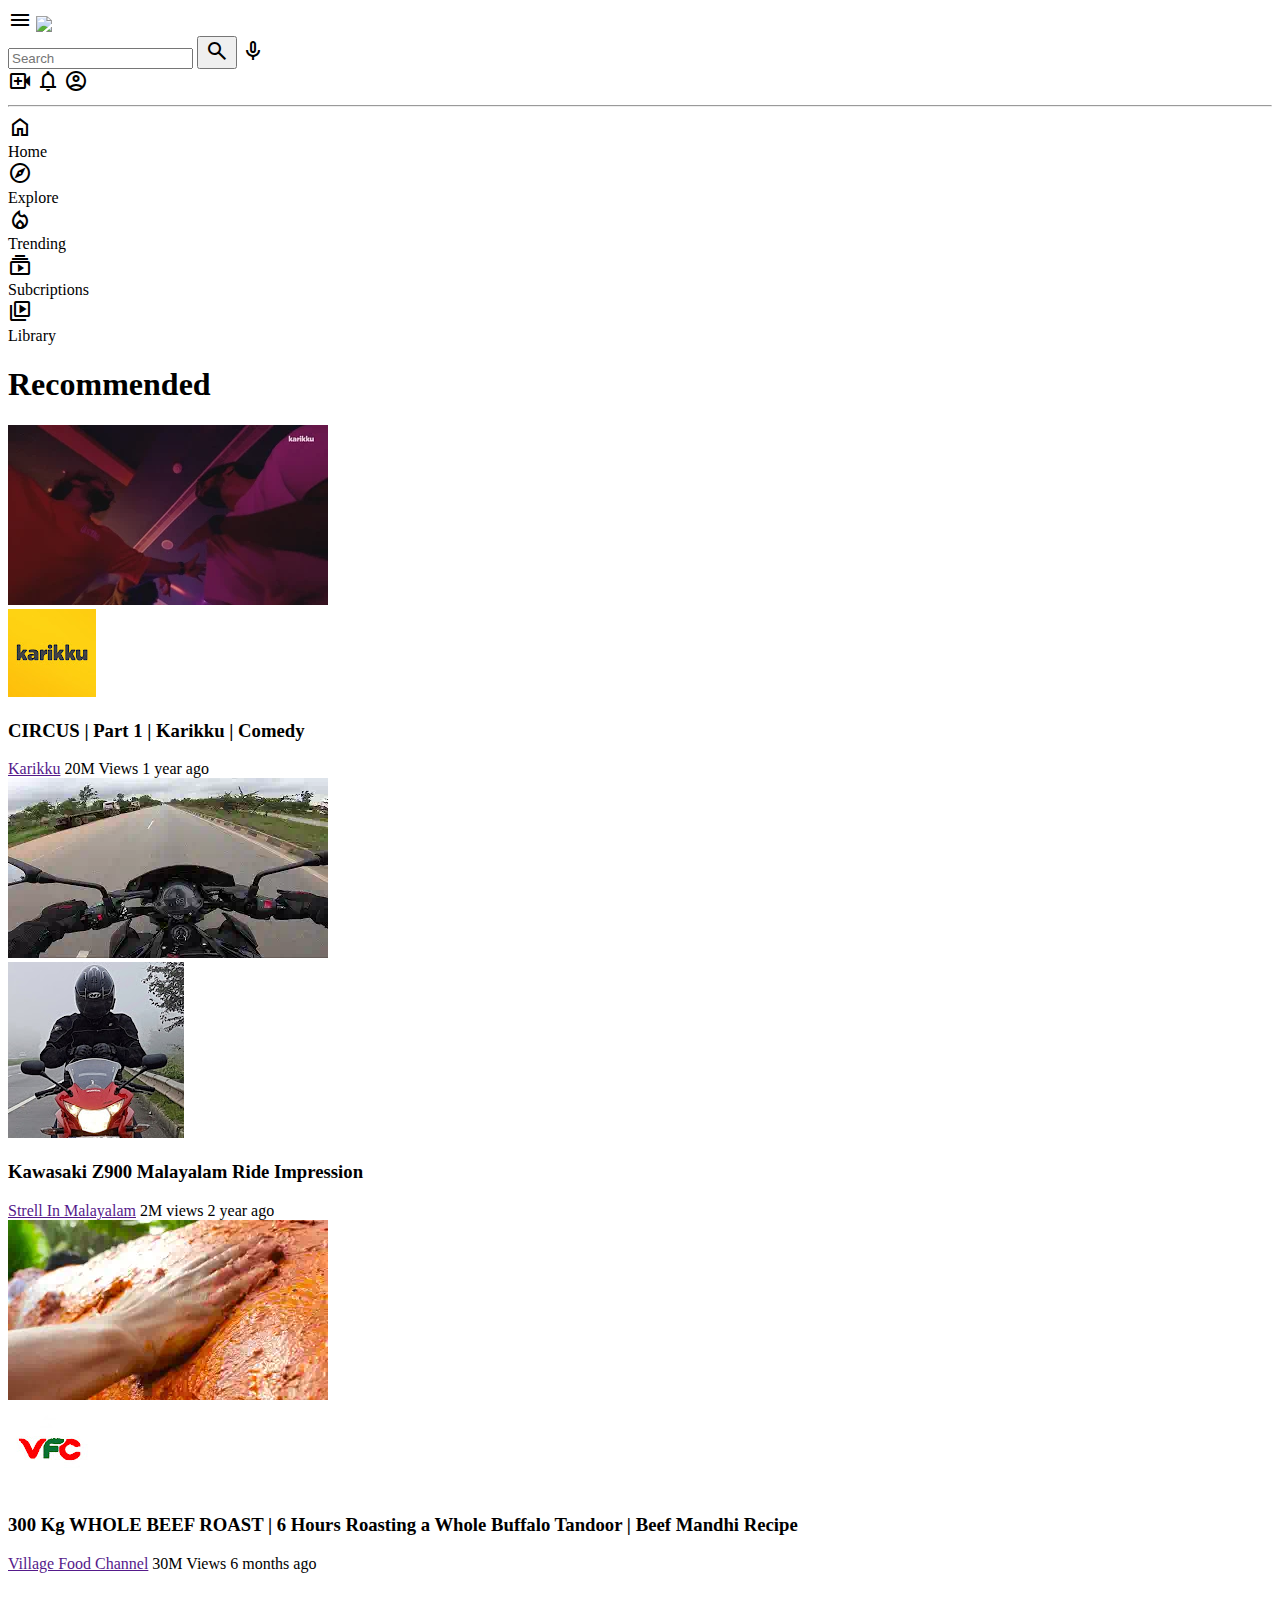
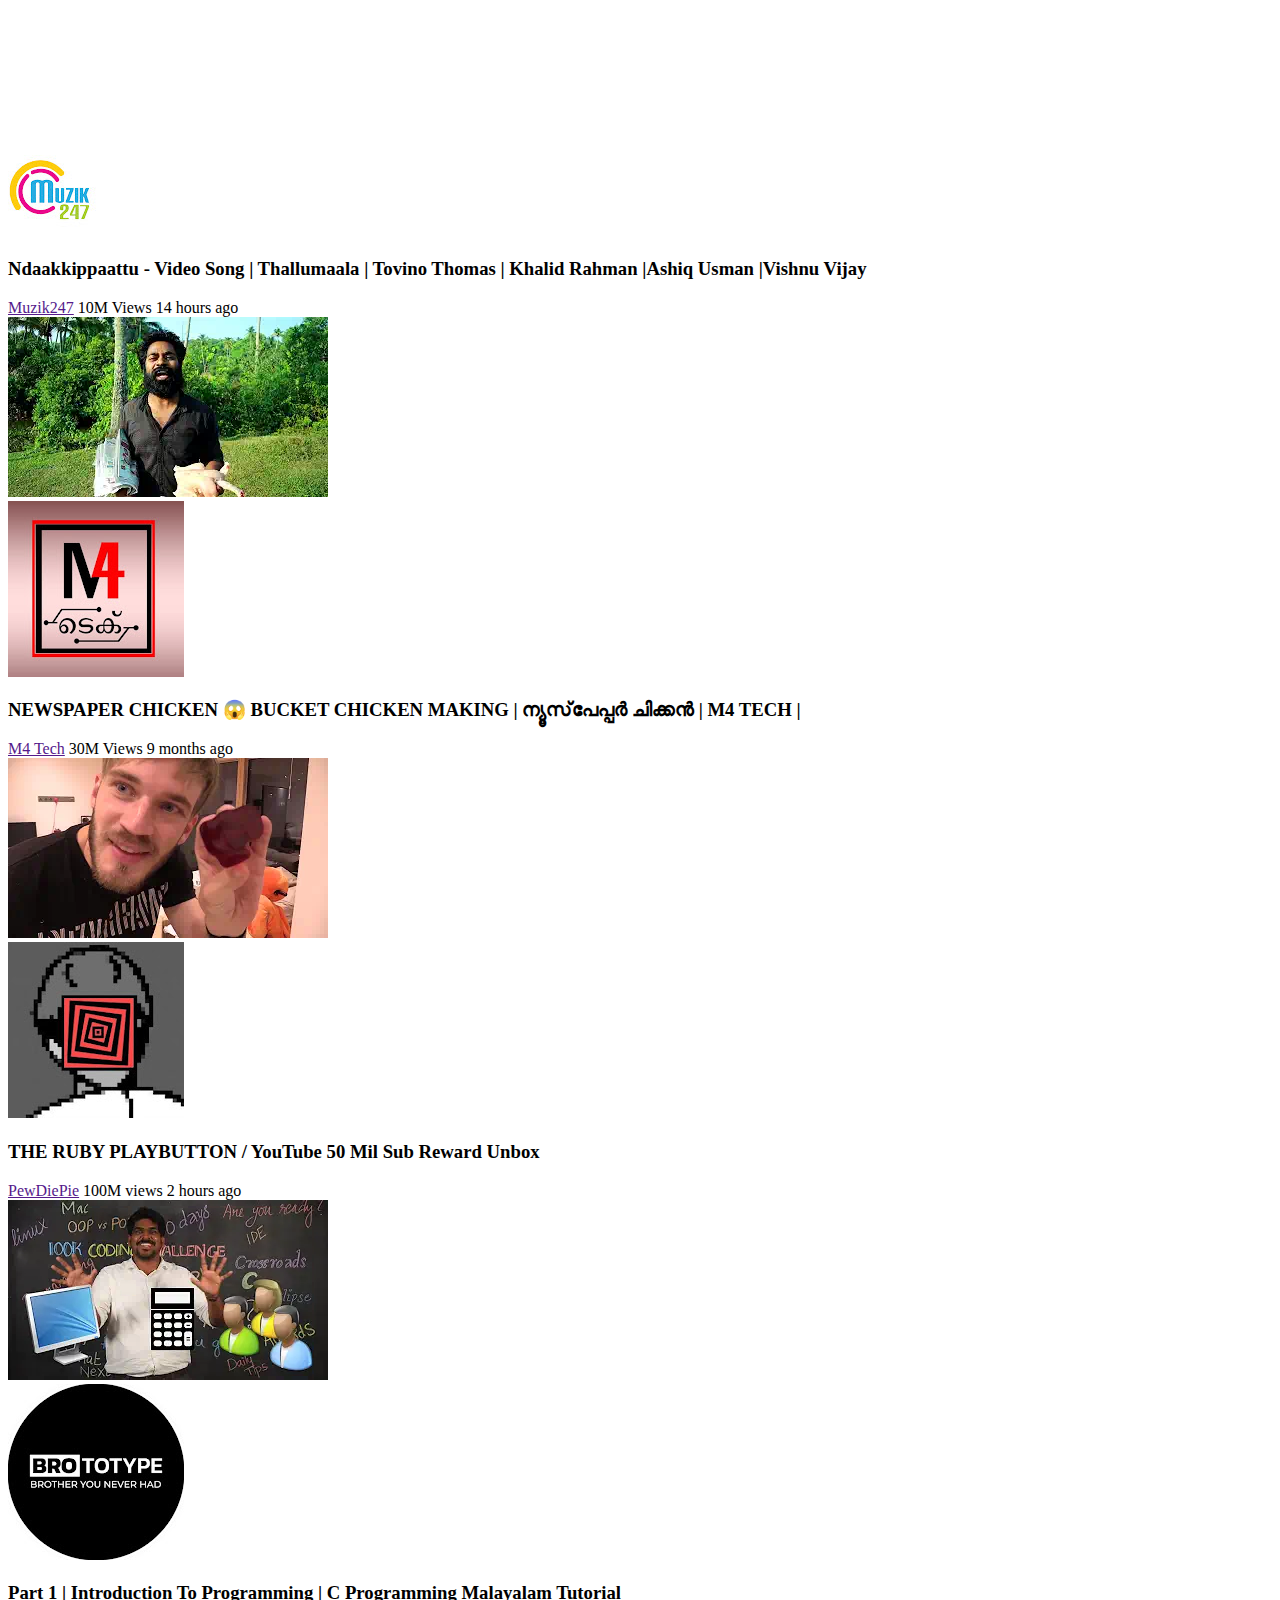
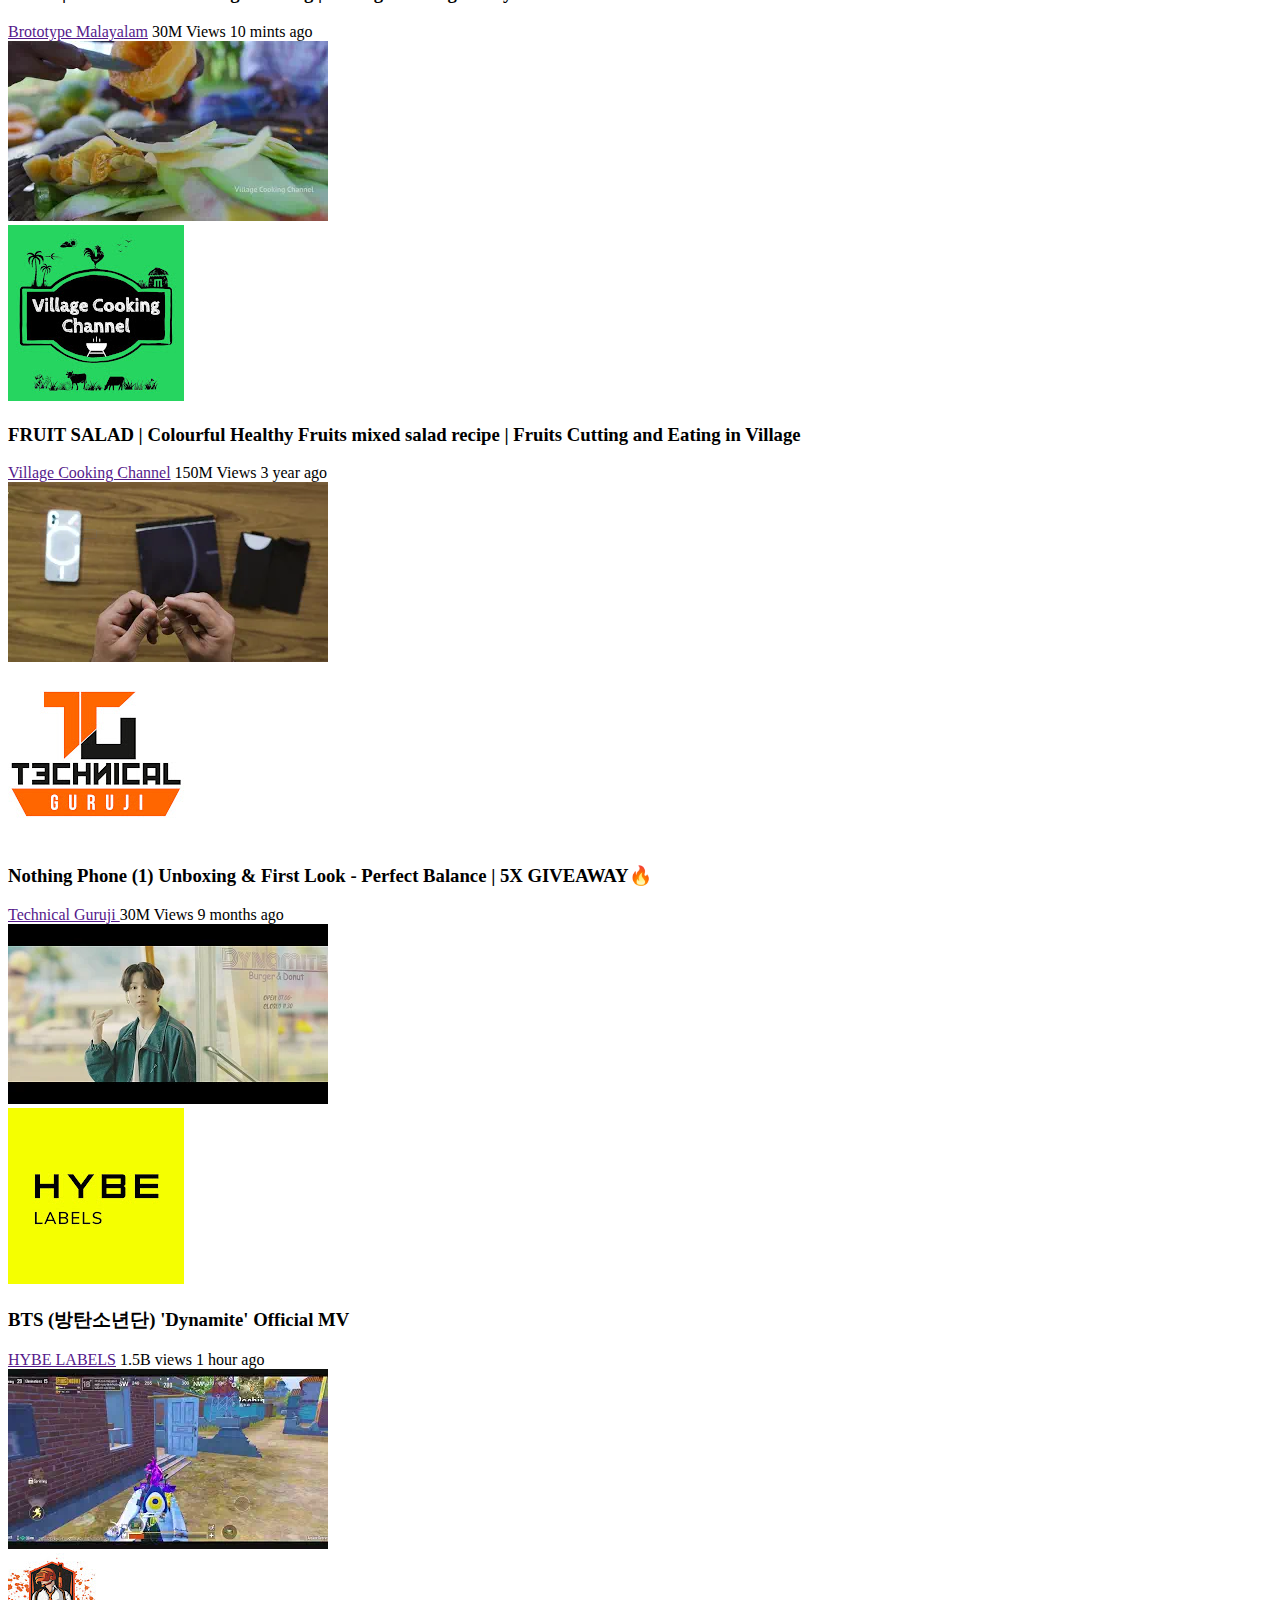
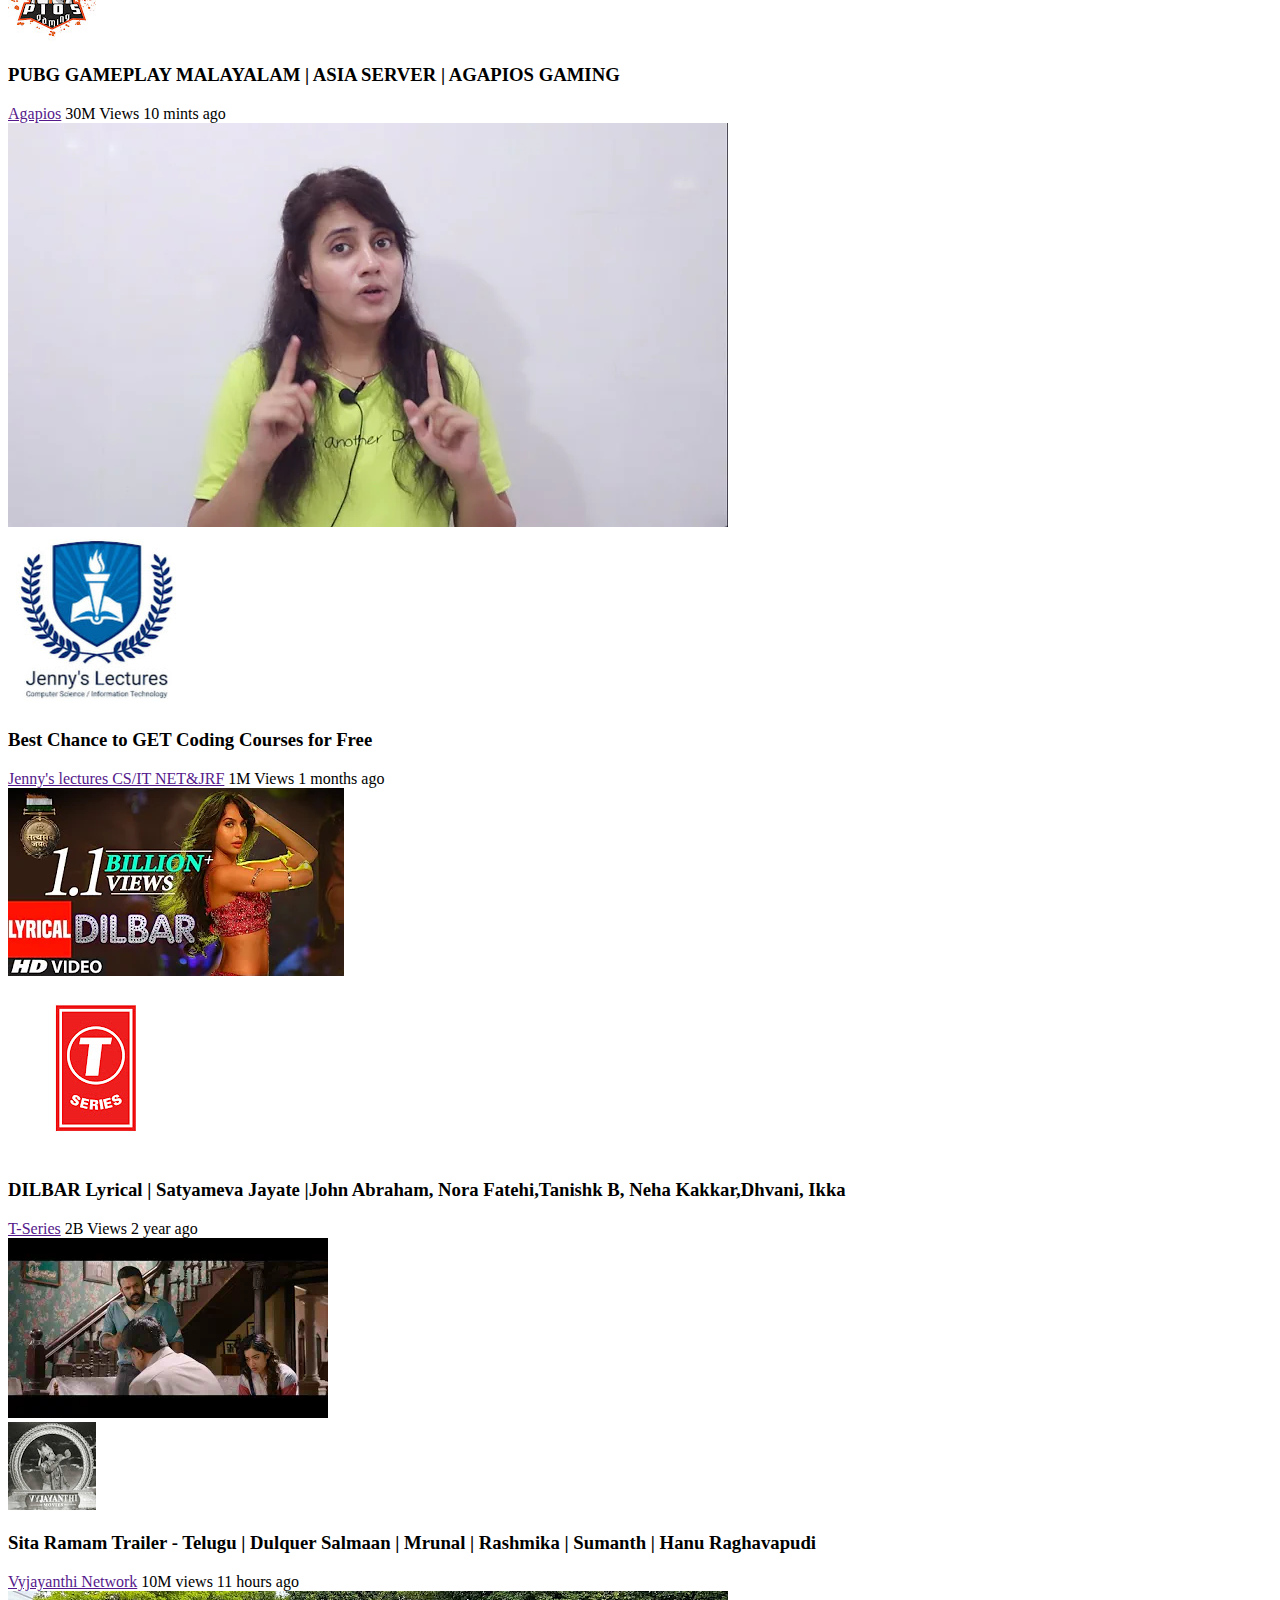
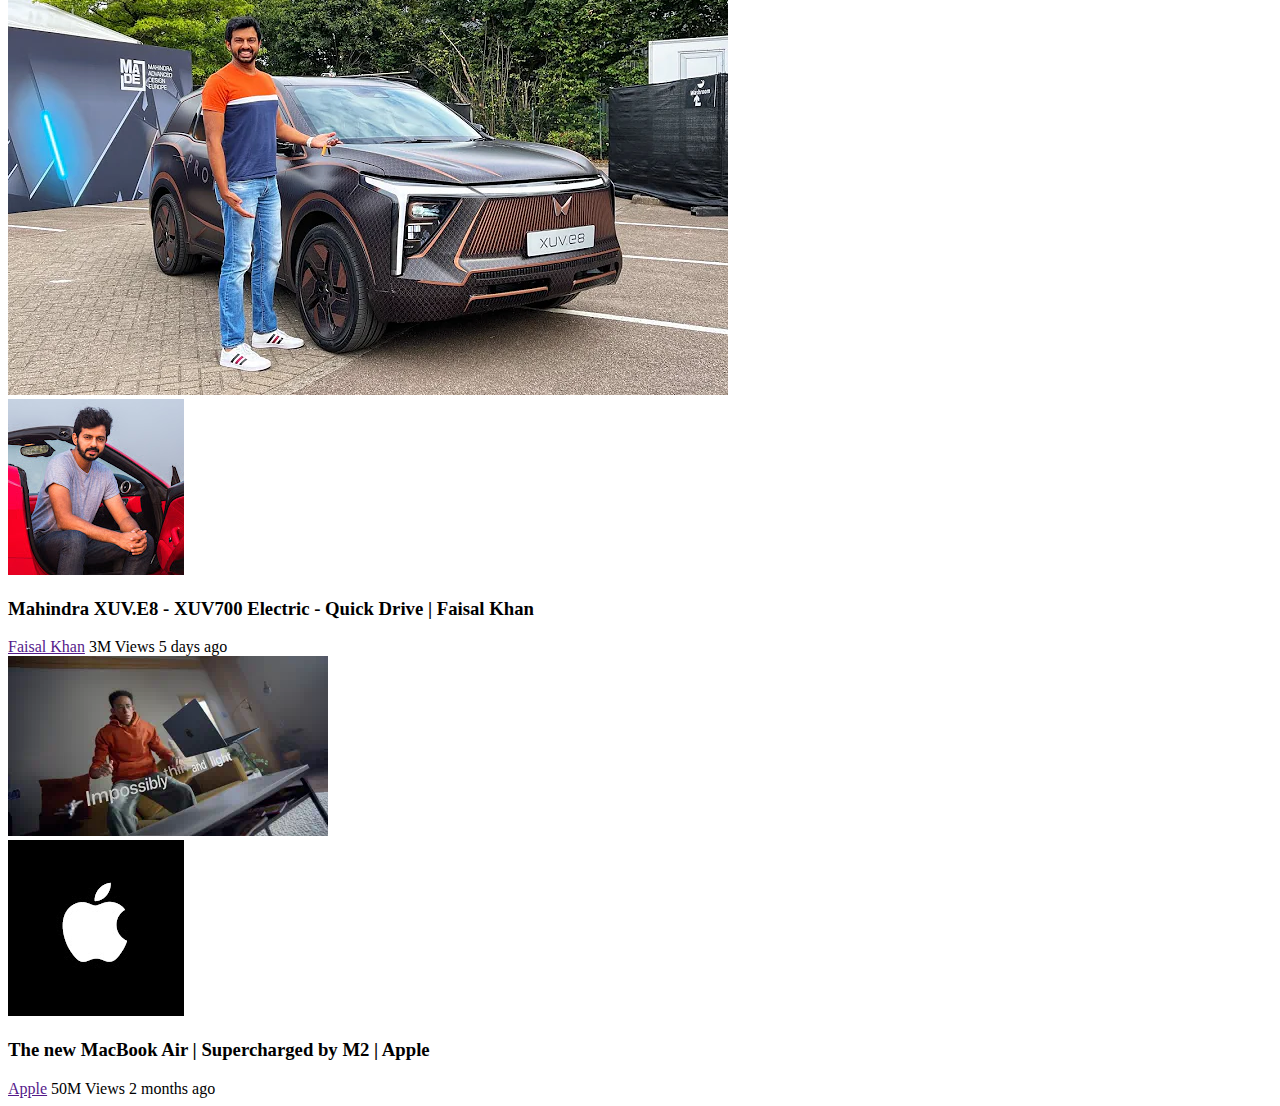
==== index.html @ 199933d5 "Add files via upload" ====
<!DOCTYPE html>
<html lang="en">

<head>
    <meta charset="UTF-8">
    <meta http-equiv="X-UA-Compatible" content="IE=edge">
    <meta name="viewport" content="width=device-width, initial-scale=1.0">
    <title>YouTube</title>
    <link rel="icon" type="image/x-icon" href="images/yt 2.svg">
    <!-- google font icons -->
    <link rel="stylesheet"
        href="https://fonts.googleapis.com/css2?family=Material+Symbols+Outlined:opsz,wght,FILL,GRAD@48,400,0,0" />
    <link href="Style.css" rel="stylesheet" type="text/css">
</head>

<body>
    <!-- header starts -->
    <div class="header">
        <div class="header-left">
            <i class="material-symbols-outlined">menu</i>
            <img src="https://www.logo.wine/a/logo/YouTube/YouTube-Logo.wine.svg">

        </div>
        <div class="header-search">
            <form action="">
                <input type="text" placeholder="Search">
                <button><i class="material-symbols-outlined">search</i></button>
                <i class="material-symbols-outlined">mic</i>
            </form>
        </div>
        <div class="header-icons">
            <i class="material-symbols-outlined">video_call</i>
            <i class="material-symbols-outlined">notifications</i>
            <i class="material-symbols-outlined">account_circle</i>

        </div>
    </div>
    <hr>
    <!-- header ends -->

    <!-- main body starts -->
    <div class="mainbody">
        <div class="sidebar">
            <div class="sidebar-items">
                <div class="sidebar-category">
                    <i class="material-symbols-outlined">home</i>
                    <br>
                    <span class="icon">Home</span>
                </div>
                <div class="sidebar-category">
                    <i class="material-symbols-outlined">explore</i>
                    <br>
                    <span class="icon">Explore</span>
                </div>
                <div class="sidebar-category">
                    <i class="material-symbols-outlined">local_fire_department</i>
                    <br>
                    <span class="icon">Trending</span>
                </div>
                <div class="sidebar-category">
                    <i class="material-symbols-outlined">subscriptions</i>
                    <br>
                    <span class="icon">Subcriptions</span>
                </div>
                <div class="sidebar-category">
                    <i class="material-symbols-outlined">video_library</i>
                    <br>
                    <span class="icon">Library</span>
                </div>
            </div>
        </div>
        <!-- sidebar ends -->

        <div class="videos">
            <h1>Recommended</h1>
            <div class="videos-container">
                <!-- 1st video starts -->
                <div class="video">
                    <div class="video-thumbnail">
                        <img src="images/karikku thumb.webp">
                    </div>
                    <div class="video-details">
                        <div class="auther">
                            <img src="images/karkku.jpg" alt="">
                        </div>
                        <div class="title">
                            <h3>CIRCUS | Part 1 | Karikku | Comedy</h3>
                            <a href="">Karikku</a>
                            <span>20M Views 1 year ago</span>
                        </div>
                    </div>
                </div>
                <!-- 1st video ends -->
                <!-- 2nd video starts -->
                <div class="video">
                    <div class="video-thumbnail">
                        <img src="images/strell2.webp">
                    </div>
                    <div class="video-details">
                        <div class="auther">
                            <img src="images/strell.jpg" alt="">
                        </div>
                        <div class="title">
                            <h3>Kawasaki Z900 Malayalam Ride Impression</h3>
                            <a href="">Strell In Malayalam</a>
                            <span>2M views 2 year ago</span>
                        </div>
                    </div>
                </div>
                <!-- 2nd video ends -->
                <!-- 3rd video starts -->
                <div class="video">
                    <div class="video-thumbnail">
                        <img src="images/firozikka thumb.webp">
                    </div>
                    <div class="video-details">
                        <div class="auther">
                            <img src="images/firozikka.jpg" alt="">
                        </div>
                        <div class="title">
                            <h3>300 Kg WHOLE BEEF ROAST | 6 Hours Roasting a Whole Buffalo Tandoor | Beef Mandhi Recipe
                            </h3>
                            <a href="">Village Food Channel</a>
                            <span>30M Views 6 months ago</span>
                        </div>
                    </div>
                </div>
                <!-- 3rd video ends -->
                <!-- 4th video starts -->
                <div class="video">
                    <div class="video-thumbnail">
                        <iframe width="100%" height="170" src="https://www.youtube.com/embed/JBDP0hRdB7s"
                            title="YouTube video player" frameborder="0"
                            allow="accelerometer; autoplay; clipboard-write; encrypted-media; gyroscope; picture-in-picture"
                            allowfullscreen></iframe>
                    </div>
                    <div class="video-details">
                        <div class="auther">
                            <img src="images/channel1.jpg" alt="">
                        </div>
                        <div class="title">
                            <h3>Ndaakkippaattu - Video Song | Thallumaala | Tovino Thomas | Khalid Rahman |Ashiq Usman
                                |Vishnu Vijay</h3>
                            <a href="">Muzik247</a>
                            <span class="views">10M Views 14 hours ago</span>
                        </div>
                    </div>
                </div>
                <!-- 4th video ends -->

            </div>
            <div class="videos-container">
                <!-- 5th video starts -->
                <div class="video">
                    <div class="video-thumbnail">
                        <img src="images/m4thump.webp">
                    </div>
                    <div class="video-details">
                        <div class="auther">
                            <img src="images/m4tech.jpg" alt="">
                        </div>
                        <div class="title">
                            <h3>NEWSPAPER CHICKEN 😱 BUCKET CHICKEN MAKING | ന്യൂസ്‌പേപ്പർ ചിക്കൻ | M4 TECH |</h3>
                            <a href="">M4 Tech</a>
                            <span>30M Views 9 months ago</span>
                        </div>
                    </div>
                </div>
                <!-- 5th video ends -->
                <!-- 6th video starts -->
                <div class="video">
                    <div class="video-thumbnail">
                        <img src="images/thump piedi.webp">
                    </div>
                    <div class="video-details">
                        <div class="auther">
                            <img src="images/pewdipie.jpg" alt="">
                        </div>
                        <div class="title">
                            <h3>THE RUBY PLAYBUTTON / YouTube 50 Mil Sub Reward Unbox</h3>
                            <a href="">PewDiePie</a>
                            <span>100M views 2 hours ago</span>
                        </div>
                    </div>
                </div>
                <!-- 6th video ends -->
                <!-- 7th video starts -->
                <div class="video">
                    <div class="video-thumbnail">
                        <img src="images/bro thump.webp">
                    </div>
                    <div class="video-details">
                        <div class="auther">
                            <img src="images/brototype.jpg" alt="">
                        </div>
                        <div class="title">
                            <h3>Part 1 | Introduction To Programming | C Programming Malayalam Tutorial</h3>
                            <a href="">Brototype Malayalam</a>
                            <span>30M Views 10 mints ago</span>
                        </div>
                    </div>
                </div>
                <!-- 7th video ends -->
                <!-- 8th video starts -->
                <div class="video">
                    <div class="video-thumbnail">
                        <img src="images/village thumb.webp">
                    </div>
                    <div class="video-details">
                        <div class="auther">
                            <img src="images/village.jpg" alt="">
                        </div>
                        <div class="title">
                            <h3>FRUIT SALAD | Colourful Healthy Fruits mixed salad recipe | Fruits Cutting and Eating in
                                Village</h3>
                            <a href="">Village Cooking Channel</a>
                            <span class="views">150M Views 3 year ago</span>
                        </div>
                    </div>
                </div>
                <!-- 8th video ends -->
            </div>
            <div class="videos-container">
                <!-- 9th video starts -->
                <div class="video">
                    <div class="video-thumbnail">
                        <img src="images/gurujithump.webp">
                    </div>
                    <div class="video-details">
                        <div class="auther">
                            <img src="images/techguruji.jpg" alt="">
                        </div>
                        <div class="title">
                            <h3>Nothing Phone (1) Unboxing & First Look - Perfect Balance | 5X GIVEAWAY🔥</h3>
                            <a href="">Technical Guruji </a>
                            <span>30M Views 9 months ago</span>
                        </div>
                    </div>
                </div>
                <!-- 9th video ends -->
                <!-- 10th video starts -->
                <div class="video">
                    <div class="video-thumbnail">
                        <img src="images/btsthump.webp">
                    </div>
                    <div class="video-details">
                        <div class="auther">
                            <img src="images/bts.jpg" alt="">
                        </div>
                        <div class="title">
                            <h3>BTS (방탄소년단) 'Dynamite' Official MV</h3>
                            <a href="">HYBE LABELS</a>
                            <span>1.5B views 1 hour ago</span>
                        </div>
                    </div>
                </div>
                <!-- 10th video ends -->
                <!-- 11th video starts -->
                <div class="video">
                    <div class="video-thumbnail">
                        <img src="images/agapi.webp">
                    </div>
                    <div class="video-details">
                        <div class="auther">
                            <img src="images/agapios.jpg" alt="">
                        </div>
                        <div class="title">
                            <h3>PUBG GAMEPLAY MALAYALAM | ASIA SERVER | AGAPIOS GAMING</h3>
                            <a href="">Agapios</a>
                            <span>30M Views 10 mints ago</span>
                        </div>
                    </div>
                </div>
                <!-- 11th video ends -->
                <!-- 12th video starts -->
                <div class="video">
                    <div class="video-thumbnail">
                        <img src="images/jenny thump.webp">
                    </div>
                    <div class="video-details">
                        <div class="auther">
                            <img src="images/jenny.jpg" alt="">
                        </div>
                        <div class="title">
                            <h3>Best Chance to GET Coding Courses for Free</h3>
                            <a href="">Jenny's lectures CS/IT NET&JRF</a>
                            <span class="views">1M Views 1 months ago</span>
                        </div>
                    </div>
                </div>
                <!-- 12th video ends -->
            </div>
            <div class="videos-container">
                <!-- 13th video starts -->
                <div class="video">
                    <div class="video-thumbnail">
                        <img src="images/tse thumb.webp">
                    </div>
                    <div class="video-details">
                        <div class="auther">
                            <img src="images/tseries.jpg" alt="">
                        </div>
                        <div class="title">
                            <h3>DILBAR Lyrical | Satyameva Jayate |John Abraham, Nora Fatehi,Tanishk B, Neha
                                Kakkar,Dhvani, Ikka</h3>
                            <a href="">T-Series</a>
                            <span>2B Views 2 year ago</span>
                        </div>
                    </div>
                </div>
                <!-- 13th video ends -->
                <!-- 14th video starts -->
                <div class="video">
                    <div class="video-thumbnail">
                        <img src="images/dq.webp">
                    </div>
                    <div class="video-details">
                        <div class="auther">
                            <img src="images/dqchannel.jpg" alt="">
                        </div>
                        <div class="title">
                            <h3>Sita Ramam Trailer - Telugu | Dulquer Salmaan | Mrunal | Rashmika | Sumanth | Hanu
                                Raghavapudi</h3>
                            <a href="">Vyjayanthi Network</a>
                            <span>10M views 11 hours ago</span>
                        </div>
                    </div>
                </div>
                <!-- 14th video ends -->
                <!-- 15th video starts -->
                <div class="video">
                    <div class="video-thumbnail">
                        <img src="images/faisal thump.webp">
                    </div>
                    <div class="video-details">
                        <div class="auther">
                            <img src="images/faisal.jpg" alt="">
                        </div>
                        <div class="title">
                            <h3>Mahindra XUV.E8 - XUV700 Electric - Quick Drive | Faisal Khan</h3>
                            <a href="">Faisal Khan</a>
                            <span>3M Views 5 days ago</span>
                        </div>
                    </div>
                </div>
                <!-- 15th video ends -->
                <!-- 16th video starts -->
                <div class="video">
                    <div class="video-thumbnai">
                        <img src="images/apple thump.webp">
                    </div>
                    <div class="video-details">
                        <div class="auther">
                            <img src="images/apple.jpg" alt="">
                        </div>
                        <div class="title">
                            <h3>The new MacBook Air | Supercharged by M2 | Apple</h3>
                            <a href="">Apple</a>
                            <span class="views">50M Views 2 months ago</span>
                        </div>
                    </div>
                </div>
                <!-- 16th video ends -->
            </div>
        </div>
    </div>

</body>

</html>
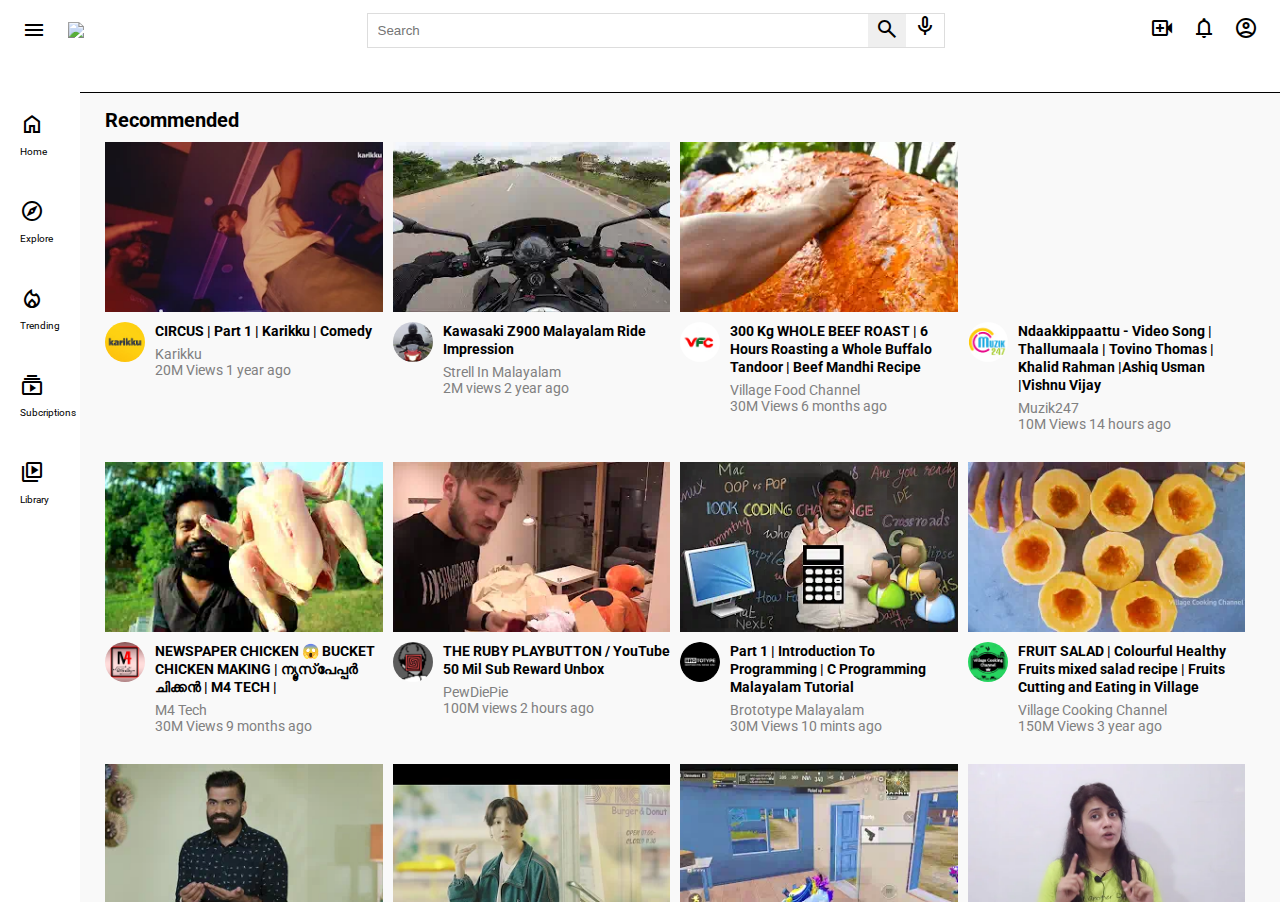
==== commit fef96e54: "Update index.html" ====
--- a/index.html
+++ b/index.html
@@ -10,7 +10,7 @@
     <!-- google font icons -->
     <link rel="stylesheet"
         href="https://fonts.googleapis.com/css2?family=Material+Symbols+Outlined:opsz,wght,FILL,GRAD@48,400,0,0" />
-    <link href="Style.css" rel="stylesheet" type="text/css">
+    <link href="style.css" rel="stylesheet" type="text/css">
 </head>
 
 <body>
@@ -367,4 +367,4 @@
 
 </body>
 
-</html>+</html>
--- a/style.css
+++ b/style.css
@@ -0,0 +1,184 @@
+@import url('https://fonts.googleapis.com/css2?family=Roboto:wght@300;400;700&display=swap');
+
+* {
+    margin: 0;
+    padding: 0;
+    box-sizing: border-box;
+}
+
+body {
+    font-family: 'Roboto', sans-serif;
+}
+
+/* header */
+
+.material-symbols-outlined {
+    color: black;
+}
+
+.header {
+    display: flex;
+    justify-content: space-between;
+    align-items: center;
+    height: 60px;
+    padding: 15px;
+    background: white;
+    position: fixed;
+    width: 100%;
+}
+
+.header-left {
+    display: flex;
+    align-items: center;
+    cursor: pointer;
+}
+
+.header-left img {
+    width: 100px;
+    margin-left: 15px;
+}
+
+.header i {
+    padding: 0px 7px;
+    cursor: pointer;
+}
+
+.header-search form {
+    border: 1px solid #ddd;
+    height: 35px;
+    margin: 0;
+    padding: 0;
+    display: flex;
+}
+
+.header-search input {
+    width: 500px;
+    padding: 10px;
+    margin: 0%;
+    border-radius: 0%;
+    border: none;
+}
+
+.header-search button {
+    padding: 0%;
+    margin: 0%;
+    height: 100%;
+    border: none;
+    border-radius: 0%;
+}
+
+/* mainbody */
+.mainbody {
+    height: calc(100vh);
+    padding-top: 90px;
+    display: flex;
+}
+
+.sidebar {
+    height: 100%;
+    width: 80px;
+    background-color: white;
+}
+
+.sidebar-items {
+    width: 100%;
+    height: 100%;
+    display: flex;
+    flex-direction: column;
+}
+
+.sidebar-category {
+    align-items: center;
+    padding: 20px;
+    cursor: pointer;
+}
+
+.icon {
+    font-size: 10px;
+    color: black;
+    text-align: center;
+}
+
+.sidebar-category:hover {
+    background: #efefef;
+}
+
+/* videos */
+.videos {
+    padding-left: 100px;
+    background-color: #f9f9f9;
+    width: 100%;
+    height: 100%;
+    padding: 15px 25px;
+    border-top: 1px solid;
+    overflow-y: scroll;
+}
+
+.videos-container {
+    display: flex;
+    flex-direction: row;
+    justify-content: space-around;
+    cursor: pointer;
+}
+
+.video {
+    width: 310px;
+    margin-right: 10px;
+    margin-bottom: 30px;
+}
+
+.video-thumbnail {
+    width: 100%;
+    height: 170px;
+}
+
+.video-thumbnail img {
+    object-fit: cover;
+    height: 100%;
+    width: 100%;
+
+}
+
+.auther img {
+    object-fit: cover;
+    border-radius: 50%;
+    height: 40px;
+    width: 40px;
+    margin-right: 10px;
+}
+
+.video-details {
+    display: flex;
+    margin-top: 10px;
+}
+
+.title {
+    display: flex;
+    flex-direction: column;
+}
+
+.title h3 {
+    color: black;
+    line-height: 18px;
+    font-size: 14px;
+    margin-bottom: 6px;
+}
+
+.title a,
+span {
+    text-decoration: none;
+    color: gray;
+    font-size: 14px;
+}
+
+h1 {
+    font-size: 20px;
+    margin-bottom: 10px;
+    color: black;
+}
+
+.views {
+    margin: 0%;
+    float: left;
+    padding: 0%;
+}